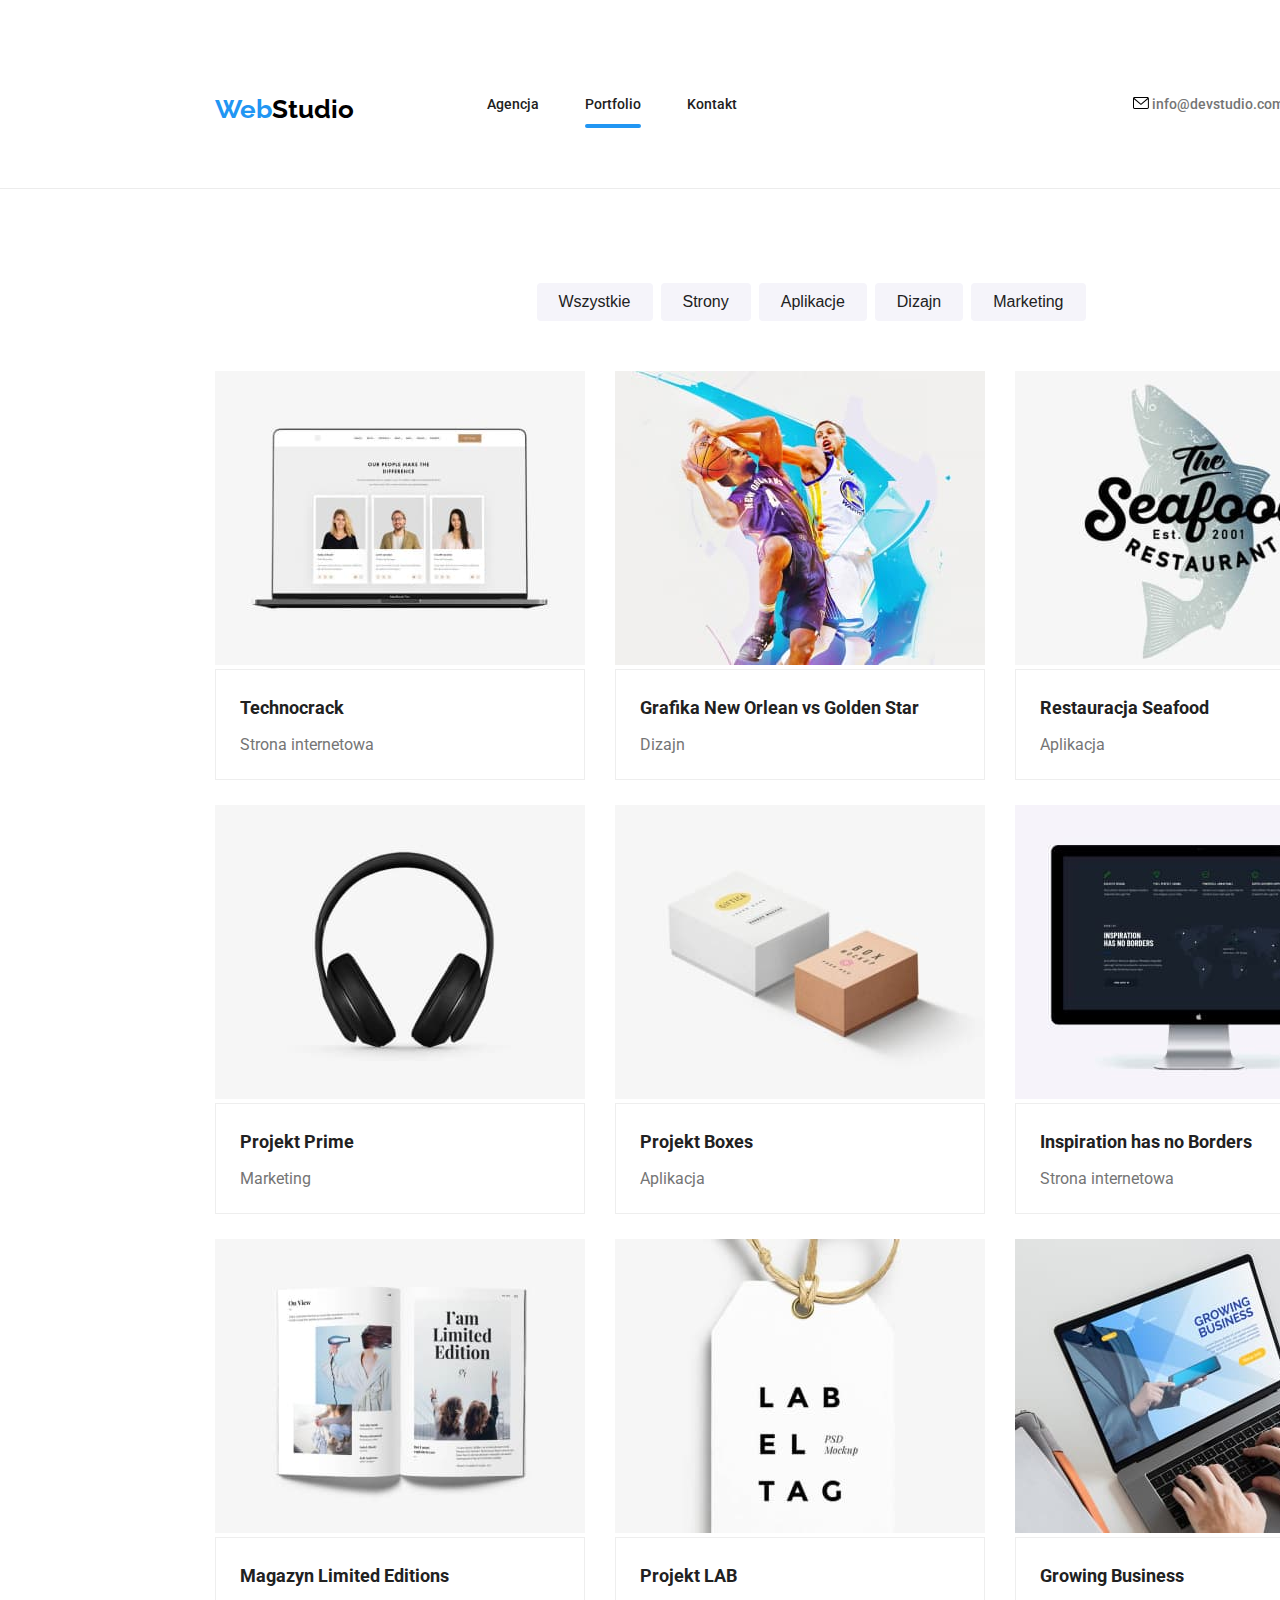
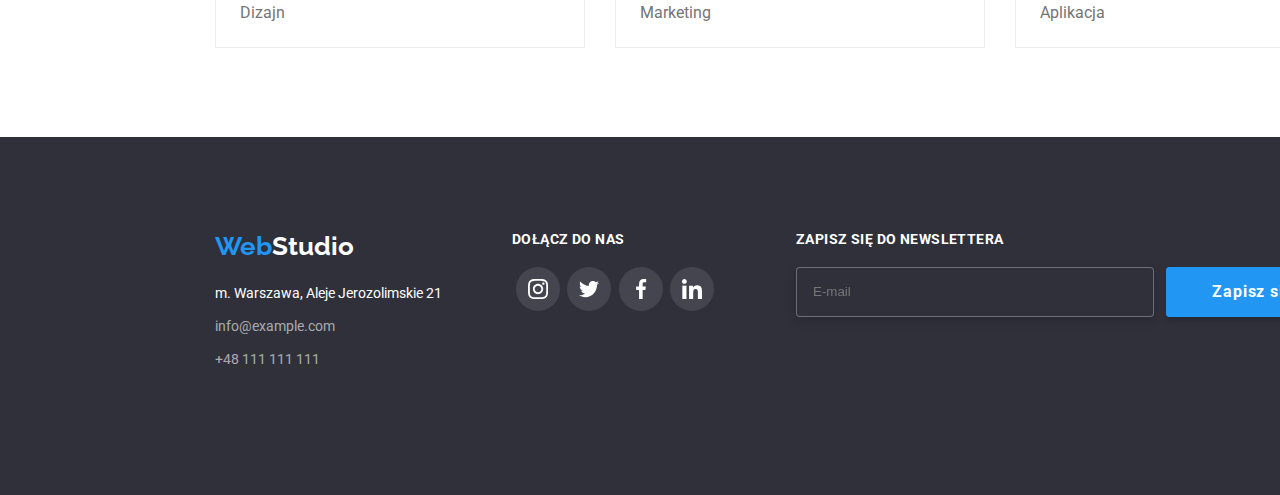
==== portfolio.html @ 5a9e0220 "wip" ====
<!DOCTYPE html>
<html lang="pl">
  <head>
    <meta charset="UTF-8" />
    <meta http-equiv="X-UA-Compatible" content="IE=edge" />
    <meta name="viewport" content="width=device-width, initial-scale=1.0" />
    <link
      rel="stylesheet"
      href="https://cdnjs.cloudflare.com/ajax/libs/modern-normalize/1.1.0/modern-normalize.min.css"
      integrity="sha512-wpPYUAdjBVSE4KJnH1VR1HeZfpl1ub8YT/NKx4PuQ5NmX2tKuGu6U/JRp5y+Y8XG2tV+wKQpNHVUX03MfMFn9Q=="
      crossorigin="anonymous"
      referrerpolicy="no-referrer"
    />
    <link rel="stylesheet" href="./css/styles.css" />

    <link rel="preconnect" href="https://fonts.googleapis.com" />
    <link rel="preconnect" href="https://fonts.gstatic.com" crossorigin />
    <link
      href="https://fonts.googleapis.com/css2?family=Raleway:wght@700&family=Roboto:wght@400;500;700;900&display=swap"
      rel="stylesheet"
    />

    <style>
      @import url("https://fonts.googleapis.com/css2?family=Raleway:wght@700&family=Roboto:wght@400;500;700;900&display=swap");
    </style>

    <title>Portfolio</title>
  </head>

  <body>
    <header class="up">
      <section class="top section">
        <a class="logo" href="./index.html"
          ><span class="logoweb">Web</span
          ><span class="logostudio">Studio</span></a
        >
        <nav>
          <ul class="top-nav">
            <li class="top-nav-items">
              <span><a class="site-nav" href="./index.html">Agencja</a></span>
            </li>
            <li class="top-nav-items">
              <span
                ><a class="site-nav portfolio" href="./portfolio.html">Portfolio</a></span
              >
            </li>
            <li class="top-nav-items">
              <span><a class="site-nav" href="#">Kontakt</a></span>
            </li>
          </ul>
        </nav>

        <a
          href="mailto:info@devstudio.com"
          class="contact icon-mail contact-mail"
        >
          <svg class="icon-mail" width="16" height="12">
            <use href="./images/icons.svg#icon-mail"></use>
          </svg>
          info@devstudio.com</a
        >

        <a href="tel:48111111111" class="icon-smartphone contact contact-tel">
          <svg class="icon-smartphone" width="10" height="16">
            <use href="./images/icons.svg#icon-smartphone"></use>
          </svg>
          +48 111 111 111</a
        >
      </section>
    </header>
    <main class="container">
      <!--przyciski-->
      <section class="section-btn section">
        <button class="btn" type="button">Wszystkie</button>
        <button class="btn" type="button">Strony</button>
        <button class="btn" type="button">Aplikacje</button>
        <button class="btn" type="button">Dizajn</button>
        <button class="btn" type="button">Marketing</button>
      </section>
      <section class="images">
        <ul class="images-part">
          
          <li class="images-part2 card-item">
            <div class="card-position">
            <img
              src="images/macbook.jpg"
              alt="photo macbook"
              width="370"
              height="294"
            />
            <div class="card-background">
<p class="card-description">Technocrack jest popularną platformą wykorzystywaną do rozpowszechniania koronawirusa. Firmy wykorzystują tę platformę do celów szpiegowskich i ataków na niezabezpieczone serwery konkurencji</p>
            </div>
            </div>
            <div class="description-pictures">
              <h3>Technocrack</h3>
              <p>Strona internetowa</p>
            </div>
          </li>
          <li class="images-part2 card-item">
            <div class="card-position">
            <img
              src="images/basketball.jpg"
              alt="players baskatball"
              width="370"
              height="294"
            />
            <div class="card-background">
              <p class="card-description">Technocrack jest popularną platformą wykorzystywaną do rozpowszechniania koronawirusa. Firmy wykorzystują tę platformę do celów szpiegowskich i ataków na niezabezpieczone serwery konkurencji</p>
                          </div></div>
            <div class="description-pictures">
              <h3>Grafika New Orlean vs Golden Star</h3>
              <p>Dizajn</p>
            </div>
          </li>
          <li class="images-part2 card-item">
            <div class="card-position">
            <img
              src="images/seafood.jpg"
              alt="seafood restaurant"
              width="370"
              height="294"
            /><div class="card-background">
              <p class="card-description">Technocrack jest popularną platformą wykorzystywaną do rozpowszechniania koronawirusa. Firmy wykorzystują tę platformę do celów szpiegowskich i ataków na niezabezpieczone serwery konkurencji</p>
                          </div>
                          </div>
            <div class="description-pictures">
              <h3>Restauracja Seafood</h3>
              <p>Aplikacja</p>
            </div></div>
          </li>
          <li class="images-part2 card-item">
            <div class="card-position">
            <img
              src="images/headphones.jpg"
              alt="headphones"
              width="370"
              height="294"
            /><div class="card-background">
              <p class="card-description">Technocrack jest popularną platformą wykorzystywaną do rozpowszechniania koronawirusa. Firmy wykorzystują tę platformę do celów szpiegowskich i ataków na niezabezpieczone serwery konkurencji</p>
                          </div>
                          </div>
            <div class="description-pictures">
              <h3>Projekt Prime</h3>
              <p>Marketing</p>
            </div>
          </li>
          <li class="images-part2 card-item">
            <div class="card-position">
            <img src="images/box.jpg" alt="box" width="370" height="294" />
            <div class="card-background">
              <p class="card-description">Technocrack jest popularną platformą wykorzystywaną do rozpowszechniania koronawirusa. Firmy wykorzystują tę platformę do celów szpiegowskich i ataków na niezabezpieczone serwery konkurencji</p>
                          </div>
                          </div>
            <div class="description-pictures">
              <h3>Projekt Boxes</h3>
              <p>Aplikacja</p>
            </div>
          </li>
          <li class="images-part2 card-item">
            <div class="card-position">
            <img
              src="images/desktop.jpg"
              alt="desktop"
              width="370"
              height="294"
            /> <div class="card-background">
              <p class="card-description">Technocrack jest popularną platformą wykorzystywaną do rozpowszechniania koronawirusa. Firmy wykorzystują tę platformę do celów szpiegowskich i ataków na niezabezpieczone serwery konkurencji</p>
                          </div>
                          </div>
            <div class="description-pictures">
              <h3>Inspiration has no Borders</h3>
              <p>Strona internetowa</p>
            </div>
          </li>
          <li class="images-part2 card-item">
            <div class="card-position">
            <img src="images/book.jpg" alt="book" width="370" height="294" /> <div class="card-background">
              <p class="card-description">Technocrack jest popularną platformą wykorzystywaną do rozpowszechniania koronawirusa. Firmy wykorzystują tę platformę do celów szpiegowskich i ataków na niezabezpieczone serwery konkurencji</p>
                          </div>
                          </div>
            <div class="description-pictures">
              <h3>Magazyn Limited Editions</h3>
              <p>Dizajn</p>
            </div>
          </li>
          <li class="images-part2 card-item">
            <div class="card-position">
            <img
              src="images/labeltag.jpg"
              alt="labeltag"
              width="370"
              height="294"
            />
            <div class="card-background">
              <p class="card-description">Technocrack jest popularną platformą wykorzystywaną do rozpowszechniania koronawirusa. Firmy wykorzystują tę platformę do celów szpiegowskich i ataków na niezabezpieczone serwery konkurencji</p>
                          </div>
                          </div>
            <div class="description-pictures">
              <h3>Projekt LAB</h3>
              <p>Marketing</p>
            </div>
          </li>
          <li class="images-part2 card-item">
            <div class="card-position">
            <img
              src="images/computer.jpg"
              alt="computer"
              width="370"
              height="294"
            />
            <div class="card-background">
              <p class="card-description">Technocrack jest popularną platformą wykorzystywaną do rozpowszechniania koronawirusa. Firmy wykorzystują tę platformę do celów szpiegowskich i ataków na niezabezpieczone serwery konkurencji</p>
                          </div>
                          </div>
            <div class="description-pictures">
              <h3>Growing Business</h3>
              <p>Aplikacja</p>
            </div>
          </li>
        </ul>
      </section>
    </main>

    <footer>
      <section class="down section flex-container">
        <div class="logo-down flex-items">
          <a href="./index.html"
            ><span class="logoweb">Web</span
            ><span class="logostudio-down">Studio</span></a
          >

          <address>
            <ul>
              <li class="place-main">
                <a
                  href="https://goo.gl/maps/JtzQ2uXpoVJzDuwd7"
                  target="_blank"
                  class="place"
                  >m. Warszawa, Aleje Jerozolimskie 21</a
                >
              </li>
              <li class="contact-footer-main">
                <a href="mailto:info@example.com" class="contact-footer"
                  >info@example.com</a
                >
              </li>
              <li class="contact-footer-main">
                <a href="tel:+48111111111" class="contact-footer"
                  >+48 111 111 111</a
                >
              </li>
            </ul>
          </address>
        </div>

        <div class="join-us-main flex-items">
          <h2 class="join-us">DOŁĄCZ DO NAS</h2>
          <div class="social-main2">
            <div class="social-elements2">
              <svg class="social instagram" width="20" height="20">
                <use href="./images/icons.svg#icon-instagram"></use>
              </svg>
            </div>
            <div class="social-elements2">
              <svg class="social twitter" width="20" height="20">
                <use href="./images/icons.svg#icon-twitter"></use>
              </svg>
            </div>
            <div class="social-elements2">
              <svg class="social facebook" width="20" height="20">
                <use href="./images/icons.svg#icon-facebook"></use>
              </svg>
            </div>
            <div class="social-elements2">
              <svg class="social linkedin" width="20" height="20">
                <use href="./images/icons.svg#icon-linkedin"></use>
              </svg>
            </div>
          </div>
        </div>
        <form>
          <div class="form-flex">
        <div class="form-join">
      <label for="newsletter" class="join-newsletter">Zapisz się do newslettera</label>
<input class="form-newsleter-email" type="email" name="email" placeholder="E-mail" id="newsletter"/>
          
       
        <div class="btn-newsletter btn-flex">
          <button type="email" class="form-join-newsletter btn-flex">Zapisz się <svg class="newsletter-svg" width="24" height="24">
            <use href="./images/icons.svg#icon-newsletter" >

            </use>
          </svg>
        </button>
        </div>
           
        </div>
          </div>
        </form>
      </section>
    </footer>
  </body>
</html>
---- css/styles.css ----
/* klasy ogólne */
* {
    box-sizing: border-box;
    margin: 0;
    padding: 0;
} 
body {
    font-family: "Roboto", sans-serif;
    color: #212121;
    width: 1600px;
}


ul {
list-style-type: none;
}

a {
text-decoration: none;
}

.section-top {
padding-top: 94px;
}
.section-bottom {
 padding-bottom: 94px;
}

.section{
 padding-bottom: 94px;
padding-top:94px; 
}

.container {
    max-width: 1200px;
    margin-left: 215px;
    margin-right: 0;
    }

/* HEADER STRONY */
.top {
    display: flex;
    text-decoration: none;
    border-bottom: 1px solid #ececec;
   max-height: 80px;
}

.top-nav{
    display: flex;
    margin-left: 93px;
    
}
.top-nav-items {
    margin-right: 46px;
    text-decoration: none;
    align-items:baseline;
    position: relative;
    padding-bottom: 15px;
}

.logo {
    margin-left: 215px;
    }

.logoweb{
    color:#2196F3;
    font-family: 'Raleway',sans-serif;
    font-style: normal;
    font-weight: 700;
    font-size: 26px;
    line-height: 1.19;
    }

.logostudio{
    color: #000000;
    font-family: 'Raleway',sans-serif;
    font-style: normal;
    font-weight: 700;
    font-size: 26px;
    line-height: 1.19;
    margin-right: 40px;
    }
    .logostudio-down {
        font-family: 'Raleway',sans-serif;
        font-style: normal;
        font-weight: 700;
        font-size: 26px;
        line-height: 1.19;
        color: #ffffff;
    }

.contact-mail {
    margin-top:3px;
    margin-left: 350px;    
    align-items: baseline;
    }

.contact-tel {
    margin-left: 50px;
    align-items: baseline;
    }

.site-nav {
color: #212121;
font-family: inherit ,sans-serif;
font-style: normal;
font-weight: 500;
font-size: 14px;
line-height: 1.14;
}

.site-nav:hover,
.site-nav:focus {
    color: #2196F3;
    transition-property: color;
    transition:color 250ms cubic-bezier(0.4, 0, 0.2, 1) ;
    }
.contact {
color: #757575;
text-decoration: none;
font-family: inherit ,sans-serif;
font-style: normal;
font-weight: 500;
font-size: 14px;
line-height: 1.14;
}
.contact:hover,
.contact:focus
    {
color: #2196F3;
transition-property:color;
transition: color 250ms cubic-bezier(0.4, 0, 0.2, 1) ;
}
.icon-mail:hover,
.icon-mail:focus-visible {
   
    fill: #2196F3;
    transition-property:fill ;
    transition: fill 250ms cubic-bezier(0.4, 0, 0.2, 1);
}
.icon-smartphone:hover,
.icon-smartphone:focus {
    fill: #2196F3;
    transition-property:fill ;
    transition: fill 250ms cubic-bezier(0.4, 0, 0.2, 1);
    }

    .agency::after{ 
    content: "";
    background-color:  #2196F3;
    border-radius: 2px;
    border: 2px solid #2196F3; 
    position: absolute;
    left: 0px;
    right: 0px;
    bottom: 0px;
    }

    .portfolio::after{ 
    content: "";
    background-color:  #2196F3;
    border-radius: 2px;
    border: 2px solid #2196F3; 
    position: absolute;
    left: 0px;
    right: 0px;
    bottom: 0px;}





/* INDEX  */


/* OBSZAR Z BACKGROUND */

 .main-upper {
    background-color:none; 
    width:1600px;
    height: 600px;
}

.btn-order {
    cursor: pointer;
    background-color: #2196F3;
    color: #ffffff;
    font-family: inherit, sans-serif;
    font-style: normal;
    font-weight: 700;
    font-size: 16px;
    line-height: 1.87;
    padding: 10px 41px 10px 40px;
    text-align: center;
    margin-left: 700px;
    margin-top: 124px;
    box-shadow: 0px 4px 4px rgba(0, 0, 0, 0.15);
    border-radius: 4px;
    border:none;
}

.main-title {
color: #ffffff;
text-align: center;
font-size:44px;
width: 696px ;
height: 120px;
margin-left: 452px;
padding-top:106px;
}


/* SEKCJA SVG Z DIVAMI */

.backbox-main{
    display: flex;
    column-gap: 30px;
}

.backbox{
    width: 270px;
    height: 120px;
    background-color: #F5F4FA;
    flex-basis: calc((100% - 3 * 30px) / 4);
    margin-top: 94px;
    border-radius: 4px;
    display: flex;
    justify-content: center;
    align-items: center;
    border-radius: 4px;
    }

.background-image{
    width: 1600px;
    height: 600px ;
    background-image:linear-gradient(rgba(47, 48, 58, 0.4),
     rgba(47, 48, 58, 0.4)), url(../images/background.jpg) ;
    background-size: cover;
    background-position: center;
    background-repeat: no-repeat;
    }




/* SEKCJA LOREM IPSUM */
.lorem-flex{
    display: flex;
    column-gap: 30px;
}
.lorem-flex-items{
flex-basis: calc((100% - 3 * 30px) / 4);
}

.lorem-span {
font-family: inherit,sans-serif;
font-style: normal;
font-weight: 700;
font-size: 14px;
line-height: 1.14;
text-transform: uppercase;
color: #212121;
padding-bottom:10px;
}

.lorem {
    font-family: inherit,sans-serif;
    font-style: normal;
    font-weight: 400;
    font-size: 14px;
    line-height: 1.71;
    color: #757575;
}





/* CZYM SIĘ ZAJMUJEMY */
.flex-photo{
    display: flex;
    column-gap: 30px;
    position: relative;
}
.flex-photo-items {
flex-basis: calc((100% - 2 * 30px) / 3);
position: relative;
max-width: 370px;
max-height: 294px;
}

.about-us {
    font-family: inherit,sans-serif;
    font-style: normal;
    font-weight: 700;
    font-size: 36px;
    line-height: 1.16;
    text-align: center;
    color: #212121;
    margin-bottom: 50px;
 }

 .label{
    font-family: 'Roboto';
    font-style: normal;
    font-weight: 700;
    font-size: 14px;
    line-height: 16px;
    text-align: center;
    letter-spacing: 0.03em;
    text-transform: uppercase;
    color:#ffffff;
    }

.label-background{
 position: absolute;
  bottom: 0;
  left:0;
  right: 0;
  padding: 27px 90px;
  background-color:rgba(47, 48, 58, 0.8);
}





/* NASZ ZESPÓŁ */



.flex-team {
display: flex;
column-gap: 30px;
margin-left:215px;
margin-right:215px;
}

.flex-team-items {
flex-basis: calc((100% - 3 * 30px) / 4);
box-shadow: 0px 1px 3px rgba(0, 0, 0, 0.12), 0px 1px 1px rgba(0, 0, 0, 0.14), 0px 2px 1px rgba(0, 0, 0, 0.2);
}

.flex-team h3 {
padding-top: 30px;
padding-bottom: 10px;
text-align: center;
width: 270px;
}

.flex-team p {
padding-bottom: 30px;
text-align: center;
width: 270px;
}
.our-team p{
    font-family: inherit,sans-serif;
    font-style: normal;
    font-weight: 400;
    font-size: 16px;
    line-height: 1.18;
    text-align: center;
    color: #757575;
   
 }
 .our-team h3{
    font-family: inherit,sans-serif;
    font-style: normal;
    font-weight: 500;
    font-size: 16px;
    line-height: 1.18;
    text-align: center;
    color: #212121;
    
 }
 .our-team h2{
    font-family: inherit,sans-serif;
    font-style: normal;
    font-weight: 700;
    font-size: 36px;
    line-height: 1.16;
    text-align: center;
    color: #212121;
 }

 .our-team {
    background-color: #f5f4fa;
    width: 1600px;
    
     }
.our-teamh2 {
    margin-bottom: 50px;
}

.social-main {
    display: flex;
    justify-content: space-around;
    align-items: center;
    width: 270px;
    cursor: pointer;
}

.social-elements{
    width: 40px;
    height: 40px;
    display: flex;
    justify-content: center;
    align-items: center;
    fill:#AFB1B8;
}

.social-elements:hover,
.social-elements:focus
{
    background-color: #2196F3;
    fill: #ffffff;
    border-radius: 50%;
    transition-property:background-color,box-shadow,color ,fill;
    transition: background-color 250ms cubic-bezier(0.4, 0, 0.2, 1) , box-shadow 250ms cubic-bezier(0.4, 0, 0.2, 1),color 250ms cubic-bezier(0.4, 0, 0.2, 1),fill 250ms cubic-bezier(0.4,0,0.2,1);
}

.description-photo{
    border-left: 1px solid #eeeeee;
    border-right: 1px solid #eeeeee;
    border-bottom: 1px solid #eeeeee;
    padding-bottom: 30px;
    background-color: #ffffff;
    border-radius: 0px 0px 4px 4px;
}

 /* NASI PARTNERZY */


 .partners{
    background-color: #ffffff;
    max-width: 1600px;
}
.our-partners {
    font-family: 'Roboto';
    font-style: normal;
    font-weight: 700;
    font-size: 36px;
    line-height: 42px;
    text-align: center;
    letter-spacing: 0.03em;
    color: #212121;
}

.partners-list-main{
    display: flex;
    column-gap: 30px;
    margin-left: 215px;
    margin-right: 215px;
   }

.partners-list {
    width: 170px;
    height: 92px;
    background-color: #ffffff;
    margin-top: 94px;
    justify-content: center;
    align-items: center;
    border: 1px solid #AFB1B8;
    border-radius: 4px;
    display: flex;
    cursor: pointer;
    fill:#AFB1B8;
}

.partners-list:hover,
.partners-list:focus{
    border: 1px solid #2196F3;
    fill: #2196F3;
    cursor: pointer;
    transition-property:fill,border;
    transition:fill 250ms cubic-bezier(0.4, 0, 0.2, 1),border 250ms cubic-bezier(0.4, 0, 0.2 ,1);
}
 
/* STRONA PORTFOLIO  */

/* PRZYCISKI POD HEADEREM */

.btn {
    cursor: pointer;
    font-family: inherit, sans-serif;
    font-style: normal;
    font-weight: 500;
    font-size: 16px;
    line-height: 1.62;
    background-color: #F5F4FA;
    color:#212121;
    padding: 6px 22px 6px 22px ;
    margin-right: 8px;
    border: none;
    border-radius: 4px;
}

.section-btn{
    display: flex;
    padding-top: 94px;
    padding-bottom: 50px;
    justify-content: center;
}
.section-btn > .btn:not(:last-child) {
    margin-right: 8px;
}
.btn:hover,
.btn:focus {
    background-color: #2196F3;
    color:#ffffff;
    box-shadow: 0px 3px 1px rgba(0, 0, 0, 0.1), 0px 1px 2px rgba(0, 0, 0, 0.08), 0px 2px 2px rgba(0, 0, 0, 0.12);
    transition-property:background-color,box-shadow,color;
transition: background-color 250ms cubic-bezier(0.4, 0, 0.2, 1) , box-shadow 250ms cubic-bezier(0.4, 0, 0.2, 1),color 250ms cubic-bezier(0.4, 0, 0.2, 1);
}



/* OBRAZKI NA STRONIE */

.images h3 {
    padding-top:20px;
    padding-left: 24px;
    padding-bottom: 4px;    
}

.images p {
    padding-bottom: 19px;
    padding-left: 24px;
    }

.description-pictures{
    border-left: 1px solid #eeeeee;
    border-right: 1px solid #eeeeee;
    border-bottom: 1px solid #eeeeee;
    border-top: 1px solid #eeeeee;
    width: 370px;
}

.images{
    padding-bottom: 94px;
}

.images-part {
    list-style: none;
    display: flex;
    flex-wrap: wrap;
    gap:30px;
    }

.images-part2 {
    flex-basis: calc((100% - 2 * 30px) / 3);
    max-width: 370px;
    cursor: pointer;
    max-height: 404px;
    }

.images-part2:hover,
.images-part2:focus {
    box-shadow: 0px 1px 1px rgba(0, 0, 0, 0.12), 0px 4px 4px rgba(0, 0, 0, 0.06), 1px 4px 6px rgba(0, 0, 0, 0.16);
    cursor: pointer;
    transition-property:box-shadow;
    transition:box-shadow 250ms cubic-bezier(0.4, 0, 0.2, 1);
}

.images h3{
    font-family: inherit ,sans-serif;
    font-style: normal;
    font-weight: 700;
    font-size: 18px;
    line-height: 2;
    color: #212121;
}

.images p {
    font-family: inherit,sans-serif;
    font-style: normal;
    font-size: 16px;
    line-height: 1.87;
    color: #757575;

}

.card-position{
    position: relative;
    overflow: hidden;
}

.card-background{
    position: absolute;
    inset:0;
    padding: 49px 45px 49px 24px;
    background-color:rgba(33, 150, 243, 0.9); 
    transition:transform 250ms cubic-bezier(0.4, 0, 0.2, 1);
    transform: translateY(100%);
    pointer-events: none;
    color:#ffffff;
}

.card-item:hover .card-background{
    position: absolute;
    pointer-events: auto;
    transform: translateY(0);
}

.card-item:hover .card-description{
font-family: 'Roboto';
font-style: normal;
font-weight: 400;
font-size: 18px;
line-height: 1.55;
letter-spacing: 0.03em;
color: #FFFFFF;
transition-property:color;
transition: color 250ms cubic-bezier(0.4, 0, 0.2, 1);

}






/* FOOTER */

/* DOLNE LOGO, KONTAKTY I LOKALIZACJA */

.down {
    background-color:#2F303A; 
}

.place {
    color:#ffffff;
    font-family: inherit,sans-serif;
    font-style: normal;
    font-weight: 400;
    font-size: 14px;
    line-height: 1.71;
}

.place-main {
    padding-bottom:9px;
    padding-top: 20px;
}

.contact-footer-main{
    padding-bottom:9px;
}

.contact-footer {
    color: rgba(255, 255, 255, 0.6) ;
    font-family: inherit, sans-serif;
    font-style: normal;
    font-weight: 400;
    font-size: 14px;
    line-height: 1.71;
   }

.contact-footer:hover,
.contact-footer:focus {
    color:#2196F3;
    transition-property:color;
    transition: color 250ms cubic-bezier(0.4, 0, 0.2, 1);
}
.logo-down {
    margin-left:215px;
    padding-bottom:20px;
}

.foot{
    padding-top:94px;
}

.flex-container{
    display: flex;
}

.flex-items{
    display: block;
}

.join-newsletter{
    font-family: 'Roboto';
font-style: normal;
font-weight: 700;
font-size: 14px;
line-height: 16px;
letter-spacing: 0.03em;
text-transform: uppercase;
color: #FFFFFF;
margin-left:78px;

}
.join-newsletter-2{
    width:200px;
    height:50px;
    background-color: red;
    font-family: 'Roboto';
font-style: normal;
font-weight: 700;
font-size: 16px;
line-height: 30px;
text-align: center;
letter-spacing: 0.06em;
color: #FFFFFF;
background-color: #2196F3;
box-shadow: 0px 4px 4px rgba(0, 0, 0, 0.15);
border-radius: 4px;
margin-top: 34px;
margin-left: 20px;


}
.newsletter-image{
 margin-left: 12px;
        fill:#ffffff;
        
}



/* SEKCJA DOŁĄCZ DO NAS */

.join-us {
    font-family: 'Roboto';
    font-style: normal;
    font-weight: 700;
    font-size: 14px;
    line-height: 16px;
    letter-spacing: 0.03em;
    text-transform: uppercase;
    color: #FFFFFF;
}

.join-us-main{
    width:206px;
    height:80px;
    margin-left: 70px;
}

.social-main2 {
    display: flex;
    justify-content: space-around;
    align-items: center;
    cursor: pointer;
    padding-top: 20px;
}

.social-elements2 {
    width: 44px;
    height: 44px;
    display: flex;
    justify-content: center;
    align-items: center;
    background: rgba(255, 255, 255, 0.1);
    border-radius: 50%;
    fill:#ffffff;
}

.social-elements2:hover,
.social-elements2:focus {
    background-color: #2196F3;
    fill: #ffffff;
    border-radius: 50%;
    transition-property:background-color,box-shadow;
    transition: background-color 250ms cubic-bezier(0.4, 0, 0.2, 1) , box-shadow 250ms cubic-bezier(0.4, 0, 0.2, 1);
}


/* MODAL  */


.backdrop{
    position:fixed;
    left:0;
    top:0;
    width: 100%;
    height: 100%;
    display: flex;
    justify-content: center;
    align-items: center;
    background-color: rgba(0, 0, 0,0.1);
    transition-property:background-color,visibility,opacity;
    transition: transform 1s cubic-bezier(0.4, 0, 0.2, 1), visibility 2s linear , opacity 2s ease ;
    }
    
    .modal{
    position: absolute;
    max-width:528px;
    height:581px;
    background-color: #FFFFFF;
    box-shadow: 0px 1px 3px rgba(0, 0, 0, 0.12), 0px 1px 1px rgba(0, 0, 0, 0.14), 0px 2px 1px rgba(0, 0, 0, 0.2);
    border-radius: 4px;
    transition-property:background-color,box-shadow;
    transition: transform 250ms cubic-bezier(0.4, 0, 0.2, 1);
    animation-name: effects;
    animation-duration: 3500ms;
    }
     
@keyframes effects {
    0%{
    scale:0.1;
    opacity:0.2;
    }
       
    100%{
    scale:1;
    opacity:1;
    }

    }
.close-btn{
    position: absolute;
    top: 8px;
    right: 8px;
    width: 30px;
    height: 30px;
    background-color: #FFFFFF;
    border: 1px solid rgba(0, 0, 0, 0.1);
    border-radius: 50%;
    cursor:pointer;
    }
.is-hidden{
    opacity: 0;
    visibility: hidden;
    pointer-events: none;
    border-bottom-left-radius: 50%;
    border-bottom-right-radius: 50%;
    transform: translateY(-100%);
    }

.data{
    font-family: 'Roboto';
    font-style: normal;
    font-weight: 700;
    font-size: 20px;
    line-height: 23px;
    text-align: center;
    letter-spacing: 0.03em;
    color: #212121;
    margin: 40px 40px 12px 40px;
    }

.data2{
    position: relative;
    display:flex;
    flex-direction: column;
    padding-left: 40px;
    padding-right: 40px;
}
.data-place:focus{
    border: 1px solid #2196F3;
border-radius: 4px;
fill:#2196F3;
}
.bg-svg:focus{
    fill:#2196F3;
}


.data-label{
    padding-top: 10px;
    font-family: 'Roboto';
font-style: normal;
font-weight: 400;
font-size: 12px;
line-height: 14px;
letter-spacing: 0.01em;
color: #757575;
margin-bottom: 4px;

    }
     
.textarea{ 
    resize:none;
    width: 448px;
    height: 120px;
    }

.data-place{
    height: 40px;
    border: 1px solid rgba(33, 33, 33, 0.2);
    border-radius: 4px;
    display: block;
    width: 100%;
    padding-left:42px;
    
    }
    
    .checkbox{
        position: absolute;
        display: block;
        top:2px;
       left: 52px;
        height: 15px;
        width: 16px;
      
        appearance: none;
        cursor: pointer;
        border: 2px solid #212121;
        border-radius: 2px;
        transition: transform 250ms cubic-bezier(0.4, 0, 0.2, 1);
       
        
    }
   

    .check-svg{
        position: absolute;
     left:54px;
     top:5px;
     
       fill:#ffffff;
       cursor: pointer;
       transition: transform 250ms cubic-bezier(0.4, 0, 0.2, 1);
       }


 

    .checkbox:checked{
background-color: #2196F3;

border: none;
border-radius: 2px;
    }


.term-condition{
    text-decoration: underline;
    color:#2196F3;
    cursor: pointer;
    
}

.terms-condition{
    display: block;
    position: absolute;
    margin-top: 20px;

}

.term{
    position: relative;
    font-family: 'Roboto';
    font-style: normal;
    font-weight: 400;
    font-size: 14px;
    line-height: 24px;
    letter-spacing: 0.03em;
    color: #757575;
    
    margin-left: 77px;
}
    
.textarea{
    padding:12px 16px 12px 16px;
    border: 1px solid rgba(33, 33, 33, 0.2);
border-radius: 4px;
}


.form-main{
    position: relative;
   
}

.bg-svg{
    position: absolute;
  top: 11.5px;
  left: 16px;
  
}
.data-place:focus + .bg-svg {
    fill:#2196F3;
    transition: transform 250ms cubic-bezier(0.4, 0, 0.2, 1);
}


.back{
    background-color: #ffffff;
}

.form-join{
    display: flex;
    flex-direction: column;
}
.form-join-newsletter{
font-family: 'Roboto';
font-style: normal;
font-weight: 700;
font-size: 16px;
line-height: 30px;
letter-spacing: 0.06em;
color: #FFFFFF;
background-color: #2196F3;
border: none;
justify-content: center;
align-items: center;
padding-left:22px;
border-radius: 4px;
cursor: pointer;
width: 358px;
height: 50px;

    
}
.newsletter-svg{
    fill: #ffffff;
    margin-left: 24px;
}
.btn-flex{
    display: flex;
}
.join-newsletter{
font-family: 'Roboto';
font-style: normal;
font-weight: 700;
font-size: 14px;
line-height: 16px;
letter-spacing: 0.03em;
text-transform: uppercase;
color: #FFFFFF;

}
.form-newsleter-email{
    margin-left:78px;
    margin-top: 20px;
    width: 358px;
height: 50px;
border: 1px solid rgba(255, 255, 255, 0.3);
filter: drop-shadow(0px 4px 4px rgba(0, 0, 0, 0.15));
border-radius: 4px;
background-color: #2F303A;
padding-left: 16px;
color:#ffffff;
outline: 0;
}


.form-flex{
    display: flex;
    
}

.btn-newsletter{
    position: absolute;
    margin-left: 448px;
    width: 200px;
height: 50px;
background: #2196F3;
box-shadow: 0px 4px 4px rgba(0, 0, 0, 0.15);
border-radius: 4px;
margin-top:36px;
}

.btn-form-modal{
width: 200px;
height: 50px;
background-color: #2196F3;
box-shadow: 0px 4px 4px rgba(0, 0, 0, 0.15);
border-radius: 4px;
border: none;
font-family: 'Roboto';
font-style: normal;
font-weight: 700;
font-size: 16px;
line-height: 30px;
letter-spacing: 0.06em;
color: #FFFFFF;
margin-left: 150px; 
margin-top: 65px;
cursor: pointer;


}
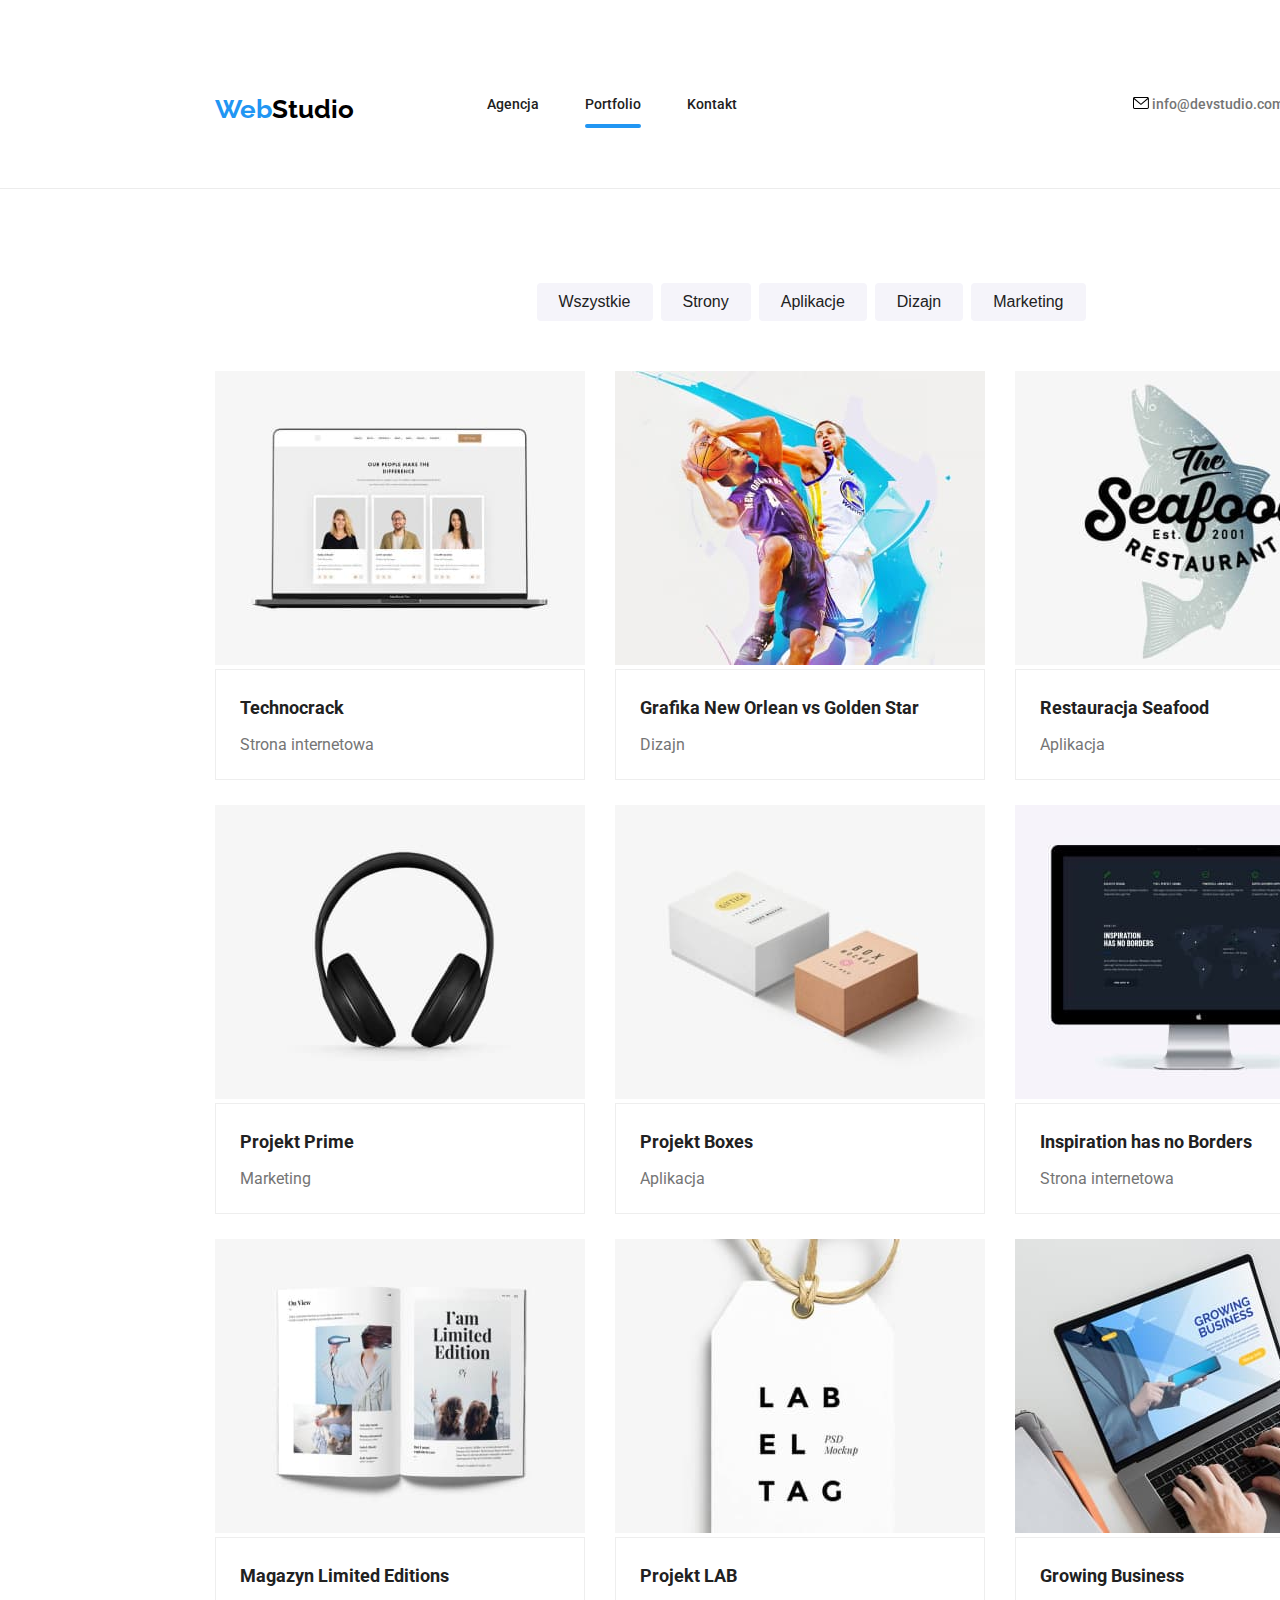
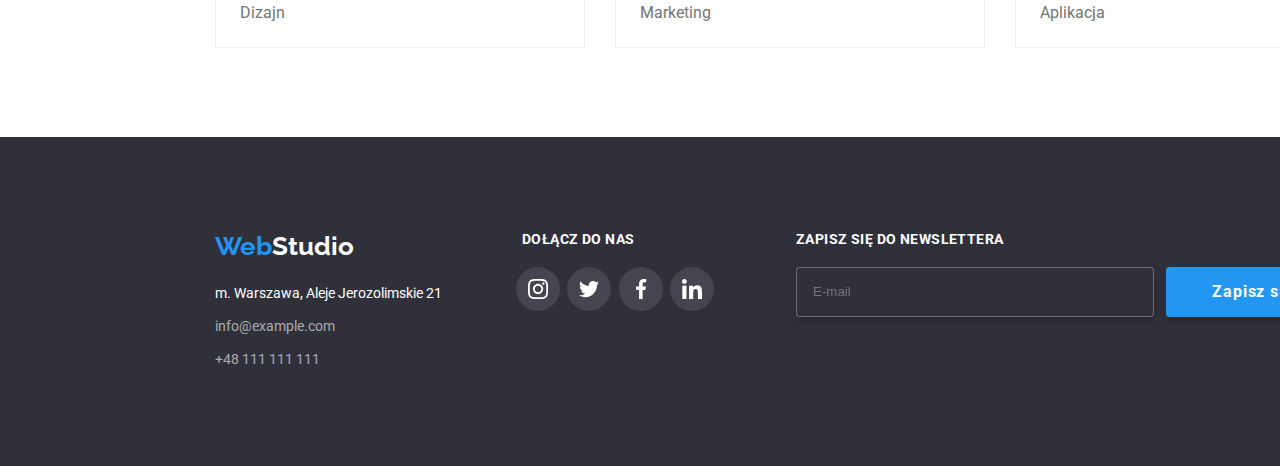
==== commit 2b1392d4: "e" ====
--- a/portfolio.html
+++ b/portfolio.html
@@ -28,40 +28,40 @@
   </head>
 
   <body>
-    <header class="up">
-      <section class="top section">
+    <header>
+      <section class="page-header section">
         <a class="logo" href="./index.html"
-          ><span class="logoweb">Web</span
-          ><span class="logostudio">Studio</span></a
+          ><span class="logo__primary-path">Web</span
+          ><span class="logo__secondary-path">Studio</span></a
         >
         <nav>
-          <ul class="top-nav">
-            <li class="top-nav-items">
-              <span><a class="site-nav" href="./index.html">Agencja</a></span>
+          <ul class="nav">
+            <li class="nav__items">
+              <span><a class="nav__link " href="./index.html">Agencja</a></span>
             </li>
-            <li class="top-nav-items">
+            <li class="nav__items">
               <span
-                ><a class="site-nav portfolio" href="./portfolio.html">Portfolio</a></span
+                ><a class="nav__link nav__link--active" href="./portfolio.html">Portfolio</a></span
               >
             </li>
-            <li class="top-nav-items">
-              <span><a class="site-nav" href="#">Kontakt</a></span>
+            <li class="nav__items">
+              <span><a class="nav__link" href="#">Kontakt</a></span>
             </li>
           </ul>
         </nav>
 
         <a
           href="mailto:info@devstudio.com"
-          class="contact icon-mail contact-mail"
+          class="contact-mail"
         >
-          <svg class="icon-mail" width="16" height="12">
+          <svg  width="16" height="12">
             <use href="./images/icons.svg#icon-mail"></use>
           </svg>
           info@devstudio.com</a
         >
 
-        <a href="tel:48111111111" class="icon-smartphone contact contact-tel">
-          <svg class="icon-smartphone" width="10" height="16">
+        <a href="tel:48111111111" class="contact-tel">
+          <svg width="10" height="16">
             <use href="./images/icons.svg#icon-smartphone"></use>
           </svg>
           +48 111 111 111</a
@@ -223,30 +223,30 @@
     </main>
 
     <footer>
-      <section class="down section flex-container">
-        <div class="logo-down flex-items">
+      <section class="page-footer section">
+        <div class="logo flex-items">
           <a href="./index.html"
-            ><span class="logoweb">Web</span
-            ><span class="logostudio-down">Studio</span></a
+            ><span class="logo__primary-path">Web</span
+            ><span class="logo__secondary-path--footer">Studio</span></a
           >
 
           <address>
             <ul>
-              <li class="place-main">
+              <li class="location">
                 <a
                   href="https://goo.gl/maps/JtzQ2uXpoVJzDuwd7"
                   target="_blank"
-                  class="place"
+                  class="location__label"
                   >m. Warszawa, Aleje Jerozolimskie 21</a
                 >
               </li>
-              <li class="contact-footer-main">
-                <a href="mailto:info@example.com" class="contact-footer"
+              <li class="contact__footer">
+                <a href="mailto:info@example.com" class="contact__footer--label"
                   >info@example.com</a
                 >
               </li>
               <li class="contact-footer-main">
-                <a href="tel:+48111111111" class="contact-footer"
+                <a href="tel:+48111111111" class="contact__footer--label"
                   >+48 111 111 111</a
                 >
               </li>
@@ -254,40 +254,41 @@
           </address>
         </div>
 
-        <div class="join-us-main flex-items">
-          <h2 class="join-us">DOŁĄCZ DO NAS</h2>
-          <div class="social-main2">
-            <div class="social-elements2">
-              <svg class="social instagram" width="20" height="20">
+        <div class="join-us">
+          <h2 class="join-us__title">DOŁĄCZ DO NAS</h2>
+          <div class="join-us__social">
+            <div class="join-us__social--svg" >
+              <svg  width="20" height="20">
                 <use href="./images/icons.svg#icon-instagram"></use>
               </svg>
             </div>
-            <div class="social-elements2">
-              <svg class="social twitter" width="20" height="20">
+            <div class="join-us__social--svg">
+              <svg width="20" height="20">
                 <use href="./images/icons.svg#icon-twitter"></use>
               </svg>
             </div>
-            <div class="social-elements2">
-              <svg class="social facebook" width="20" height="20">
+            <div class="join-us__social--svg">
+              <svg  width="20" height="20">
                 <use href="./images/icons.svg#icon-facebook"></use>
               </svg>
             </div>
-            <div class="social-elements2">
-              <svg class="social linkedin" width="20" height="20">
+            <div class="join-us__social--svg">
+              <svg width="20" height="20">
                 <use href="./images/icons.svg#icon-linkedin"></use>
               </svg>
             </div>
           </div>
         </div>
+     
         <form>
-          <div class="form-flex">
-        <div class="form-join">
-      <label for="newsletter" class="join-newsletter">Zapisz się do newslettera</label>
-<input class="form-newsleter-email" type="email" name="email" placeholder="E-mail" id="newsletter"/>
+          <div>
+        <div class="form-newsletter">
+      <label for="newsletter" class="form-newsletter__label">Zapisz się do newslettera</label>
+<input class="form-newsletter__email" type="email" name="email" placeholder="E-mail" id="newsletter"/>
           
        
-        <div class="btn-newsletter btn-flex">
-          <button type="email" class="form-join-newsletter btn-flex">Zapisz się <svg class="newsletter-svg" width="24" height="24">
+        <div class="button-newsletter">
+          <button type="email" class="button-newsletter__label ">Zapisz się <svg class="button-newsletter__svg" width="24" height="24">
             <use href="./images/icons.svg#icon-newsletter" >
 
             </use>
--- a/css/styles.css
+++ b/css/styles.css
@@ -19,12 +19,12 @@
 text-decoration: none;
 }
 
-.section-top {
+/* .section-top {
 padding-top: 94px;
 }
 .section-bottom {
  padding-bottom: 94px;
-}
+} */
 
 .section{
  padding-bottom: 94px;
@@ -38,19 +38,19 @@
     }
 
 /* HEADER STRONY */
-.top {
+.page-header {
     display: flex;
     text-decoration: none;
     border-bottom: 1px solid #ececec;
    max-height: 80px;
 }
 
-.top-nav{
+.nav{
     display: flex;
     margin-left: 93px;
     
 }
-.top-nav-items {
+.nav__items {
     margin-right: 46px;
     text-decoration: none;
     align-items:baseline;
@@ -60,9 +60,10 @@
 
 .logo {
     margin-left: 215px;
-    }
-
-.logoweb{
+    display: block;
+    }
+
+.logo__primary-path{
     color:#2196F3;
     font-family: 'Raleway',sans-serif;
     font-style: normal;
@@ -71,7 +72,7 @@
     line-height: 1.19;
     }
 
-.logostudio{
+.logo__secondary-path{
     color: #000000;
     font-family: 'Raleway',sans-serif;
     font-style: normal;
@@ -80,42 +81,47 @@
     line-height: 1.19;
     margin-right: 40px;
     }
-    .logostudio-down {
-        font-family: 'Raleway',sans-serif;
-        font-style: normal;
-        font-weight: 700;
-        font-size: 26px;
-        line-height: 1.19;
-        color: #ffffff;
-    }
-
-.contact-mail {
-    margin-top:3px;
-    margin-left: 350px;    
-    align-items: baseline;
-    }
-
-.contact-tel {
+   
+
+
+
+    .contact-tel {
     margin-left: 50px;
-    align-items: baseline;
-    }
-
-.site-nav {
-color: #212121;
+  justify-content: baseline;
+    color: #757575;
+text-decoration: none;
 font-family: inherit ,sans-serif;
 font-style: normal;
 font-weight: 500;
 font-size: 14px;
 line-height: 1.14;
 }
-
-.site-nav:hover,
-.site-nav:focus {
+.contact-tel:hover,
+.contact-tel:focus{
+    color: #2196F3;
+transition-property:color;
+transition: color 250ms cubic-bezier(0.4, 0, 0.2, 1) ;
+    fill: #2196F3;
+    transition-property:fill ;
+    transition: fill 250ms cubic-bezier(0.4, 0, 0.2, 1);
+    }
+
+.nav__link {
+color: #212121;
+font-family: inherit ,sans-serif;
+font-style: normal;
+font-weight: 500;
+font-size: 14px;
+line-height: 1.14;
+}
+
+.nav__link:hover,
+.nav__link:focus {
     color: #2196F3;
     transition-property: color;
     transition:color 250ms cubic-bezier(0.4, 0, 0.2, 1) ;
     }
-.contact {
+.contact-mail {
 color: #757575;
 text-decoration: none;
 font-family: inherit ,sans-serif;
@@ -123,29 +129,23 @@
 font-weight: 500;
 font-size: 14px;
 line-height: 1.14;
-}
-.contact:hover,
-.contact:focus
+margin-top:3px;
+    margin-left: 350px;    
+    align-items: baseline;
+}
+.contact-mail:hover,
+.contact-mail:focus
     {
 color: #2196F3;
 transition-property:color;
 transition: color 250ms cubic-bezier(0.4, 0, 0.2, 1) ;
-}
-.icon-mail:hover,
-.icon-mail:focus-visible {
-   
-    fill: #2196F3;
-    transition-property:fill ;
-    transition: fill 250ms cubic-bezier(0.4, 0, 0.2, 1);
-}
-.icon-smartphone:hover,
-.icon-smartphone:focus {
-    fill: #2196F3;
-    transition-property:fill ;
-    transition: fill 250ms cubic-bezier(0.4, 0, 0.2, 1);
-    }
-
-    .agency::after{ 
+fill: #2196F3;
+transition-property:fill ;
+transition: fill 250ms cubic-bezier(0.4, 0, 0.2, 1);
+}
+
+
+    .nav__link--active::after{ 
     content: "";
     background-color:  #2196F3;
     border-radius: 2px;
@@ -177,11 +177,16 @@
 
  .main-upper {
     background-color:none; 
-    width:1600px;
-    height: 600px;
-}
-
-.btn-order {
+    width: 1600px;
+    height: 600px ;
+    background-image:linear-gradient(rgba(47, 48, 58, 0.4),
+     rgba(47, 48, 58, 0.4)), url(../images/background.jpg) ;
+    background-size: cover;
+    background-position: center;
+    background-repeat: no-repeat;
+}
+
+.button--order {
     cursor: pointer;
     background-color: #2196F3;
     color: #ffffff;
@@ -199,7 +204,8 @@
     border:none;
 }
 
-.main-title {
+
+.main-upper__title {
 color: #ffffff;
 text-align: center;
 font-size:44px;
@@ -217,7 +223,7 @@
     column-gap: 30px;
 }
 
-.backbox{
+.backbox-main--svg{
     width: 270px;
     height: 120px;
     background-color: #F5F4FA;
@@ -230,29 +236,26 @@
     border-radius: 4px;
     }
 
-.background-image{
-    width: 1600px;
-    height: 600px ;
-    background-image:linear-gradient(rgba(47, 48, 58, 0.4),
-     rgba(47, 48, 58, 0.4)), url(../images/background.jpg) ;
-    background-size: cover;
-    background-position: center;
-    background-repeat: no-repeat;
-    }
 
 
 
 
 /* SEKCJA LOREM IPSUM */
-.lorem-flex{
+.lorem-list{
     display: flex;
     column-gap: 30px;
-}
-.lorem-flex-items{
+    font-family: inherit,sans-serif;
+    font-style: normal;
+    font-weight: 400;
+    font-size: 14px;
+    line-height: 1.71;
+    color: #757575;
+}
+.lorem-list__label{
 flex-basis: calc((100% - 3 * 30px) / 4);
 }
 
-.lorem-span {
+.lorem-list__span {
 font-family: inherit,sans-serif;
 font-style: normal;
 font-weight: 700;
@@ -263,33 +266,25 @@
 padding-bottom:10px;
 }
 
-.lorem {
-    font-family: inherit,sans-serif;
-    font-style: normal;
-    font-weight: 400;
-    font-size: 14px;
-    line-height: 1.71;
-    color: #757575;
-}
 
 
 
 
 
 /* CZYM SIĘ ZAJMUJEMY */
-.flex-photo{
+.about-us__list{
     display: flex;
     column-gap: 30px;
     position: relative;
 }
-.flex-photo-items {
+.about-us___photo {
 flex-basis: calc((100% - 2 * 30px) / 3);
 position: relative;
 max-width: 370px;
 max-height: 294px;
 }
 
-.about-us {
+.about-us__title {
     font-family: inherit,sans-serif;
     font-style: normal;
     font-weight: 700;
@@ -300,7 +295,7 @@
     margin-bottom: 50px;
  }
 
- .label{
+ .about-us___photo--label{
     font-family: 'Roboto';
     font-style: normal;
     font-weight: 700;
@@ -312,7 +307,7 @@
     color:#ffffff;
     }
 
-.label-background{
+.about-us___photo--label-background{
  position: absolute;
   bottom: 0;
   left:0;
@@ -329,51 +324,55 @@
 
 
 
-.flex-team {
+.our-team__list {
 display: flex;
 column-gap: 30px;
 margin-left:215px;
 margin-right:215px;
 }
 
-.flex-team-items {
+.our-team__photo{
 flex-basis: calc((100% - 3 * 30px) / 4);
 box-shadow: 0px 1px 3px rgba(0, 0, 0, 0.12), 0px 1px 1px rgba(0, 0, 0, 0.14), 0px 2px 1px rgba(0, 0, 0, 0.2);
 }
 
-.flex-team h3 {
+.photo-label__title {
 padding-top: 30px;
 padding-bottom: 10px;
 text-align: center;
 width: 270px;
-}
-
-.flex-team p {
+font-family: inherit,sans-serif;
+font-style: normal;
+font-weight: 500;
+font-size: 16px;
+line-height: 1.18;
+text-align: center;
+color: #212121;
+}
+
+.photo-label__workplace {
 padding-bottom: 30px;
 text-align: center;
 width: 270px;
-}
-.our-team p{
-    font-family: inherit,sans-serif;
-    font-style: normal;
-    font-weight: 400;
-    font-size: 16px;
-    line-height: 1.18;
-    text-align: center;
-    color: #757575;
-   
- }
- .our-team h3{
-    font-family: inherit,sans-serif;
-    font-style: normal;
-    font-weight: 500;
-    font-size: 16px;
-    line-height: 1.18;
-    text-align: center;
-    color: #212121;
+font-family: inherit,sans-serif;
+font-style: normal;
+font-weight: 400;
+font-size: 16px;
+line-height: 1.18;
+
+color: #757575;
+}
+
+ 
+
+
+ .our-team {
+    background-color: #f5f4fa;
+    width: 1600px;
     
- }
- .our-team h2{
+     }
+.our-team__title {
+    margin-bottom: 50px;
     font-family: inherit,sans-serif;
     font-style: normal;
     font-weight: 700;
@@ -381,18 +380,9 @@
     line-height: 1.16;
     text-align: center;
     color: #212121;
- }
-
- .our-team {
-    background-color: #f5f4fa;
-    width: 1600px;
-    
-     }
-.our-teamh2 {
-    margin-bottom: 50px;
-}
-
-.social-main {
+}
+
+.social{
     display: flex;
     justify-content: space-around;
     align-items: center;
@@ -400,7 +390,7 @@
     cursor: pointer;
 }
 
-.social-elements{
+.social__elements{
     width: 40px;
     height: 40px;
     display: flex;
@@ -409,8 +399,8 @@
     fill:#AFB1B8;
 }
 
-.social-elements:hover,
-.social-elements:focus
+.social__elements:hover,
+.social__elements:focus
 {
     background-color: #2196F3;
     fill: #ffffff;
@@ -419,7 +409,7 @@
     transition: background-color 250ms cubic-bezier(0.4, 0, 0.2, 1) , box-shadow 250ms cubic-bezier(0.4, 0, 0.2, 1),color 250ms cubic-bezier(0.4, 0, 0.2, 1),fill 250ms cubic-bezier(0.4,0,0.2,1);
 }
 
-.description-photo{
+.photo-label{
     border-left: 1px solid #eeeeee;
     border-right: 1px solid #eeeeee;
     border-bottom: 1px solid #eeeeee;
@@ -435,7 +425,7 @@
     background-color: #ffffff;
     max-width: 1600px;
 }
-.our-partners {
+.partners__title {
     font-family: 'Roboto';
     font-style: normal;
     font-weight: 700;
@@ -446,14 +436,15 @@
     color: #212121;
 }
 
-.partners-list-main{
+.partners__list{
     display: flex;
     column-gap: 30px;
     margin-left: 215px;
     margin-right: 215px;
+   
    }
 
-.partners-list {
+.partners__list--svg {
     width: 170px;
     height: 92px;
     background-color: #ffffff;
@@ -467,8 +458,8 @@
     fill:#AFB1B8;
 }
 
-.partners-list:hover,
-.partners-list:focus{
+.partners__list--svg:hover,
+.partners__list--svg:focus{
     border: 1px solid #2196F3;
     fill: #2196F3;
     cursor: pointer;
@@ -624,11 +615,12 @@
 
 /* DOLNE LOGO, KONTAKTY I LOKALIZACJA */
 
-.down {
+.page-footer {
     background-color:#2F303A; 
-}
-
-.place {
+    display: flex;
+}
+
+.location__label {
     color:#ffffff;
     font-family: inherit,sans-serif;
     font-style: normal;
@@ -637,16 +629,16 @@
     line-height: 1.71;
 }
 
-.place-main {
+.location {
     padding-bottom:9px;
     padding-top: 20px;
 }
 
-.contact-footer-main{
+.contact__footer{
     padding-bottom:9px;
 }
 
-.contact-footer {
+.contact__footer--label {
     color: rgba(255, 255, 255, 0.6) ;
     font-family: inherit, sans-serif;
     font-style: normal;
@@ -655,30 +647,25 @@
     line-height: 1.71;
    }
 
-.contact-footer:hover,
-.contact-footer:focus {
+.contact__footer--label:hover,
+.contact__footer--label:focus {
     color:#2196F3;
     transition-property:color;
     transition: color 250ms cubic-bezier(0.4, 0, 0.2, 1);
 }
-.logo-down {
-    margin-left:215px;
-    padding-bottom:20px;
-}
-
-.foot{
-    padding-top:94px;
-}
-
-.flex-container{
-    display: flex;
-}
-
-.flex-items{
-    display: block;
-}
-
-.join-newsletter{
+
+
+
+.logo__secondary-path--footer {
+    font-family: 'Raleway',sans-serif;
+    font-style: normal;
+    font-weight: 700;
+    font-size: 26px;
+    line-height: 1.19;
+    color: #ffffff;
+}
+
+.form-newsletter__label{
     font-family: 'Roboto';
 font-style: normal;
 font-weight: 700;
@@ -720,7 +707,7 @@
 
 /* SEKCJA DOŁĄCZ DO NAS */
 
-.join-us {
+.join-us__title {
     font-family: 'Roboto';
     font-style: normal;
     font-weight: 700;
@@ -729,15 +716,16 @@
     letter-spacing: 0.03em;
     text-transform: uppercase;
     color: #FFFFFF;
-}
-
-.join-us-main{
+    padding-left: 10px;
+}
+
+.join-us{
     width:206px;
     height:80px;
     margin-left: 70px;
 }
 
-.social-main2 {
+.join-us__social{
     display: flex;
     justify-content: space-around;
     align-items: center;
@@ -745,7 +733,7 @@
     padding-top: 20px;
 }
 
-.social-elements2 {
+.join-us__social--svg{
     width: 44px;
     height: 44px;
     display: flex;
@@ -756,8 +744,8 @@
     fill:#ffffff;
 }
 
-.social-elements2:hover,
-.social-elements2:focus {
+.join-us__social--svg:hover,
+.join-us__social--svg:focus {
     background-color: #2196F3;
     fill: #ffffff;
     border-radius: 50%;
@@ -808,7 +796,7 @@
     }
 
     }
-.close-btn{
+.modal--close{
     position: absolute;
     top: 8px;
     right: 8px;
@@ -828,7 +816,7 @@
     transform: translateY(-100%);
     }
 
-.data{
+.form-data{
     font-family: 'Roboto';
     font-style: normal;
     font-weight: 700;
@@ -840,7 +828,7 @@
     margin: 40px 40px 12px 40px;
     }
 
-.data2{
+.form-list{
     position: relative;
     display:flex;
     flex-direction: column;
@@ -852,12 +840,12 @@
 border-radius: 4px;
 fill:#2196F3;
 }
-.bg-svg:focus{
+.form-list__svg:focus{
     fill:#2196F3;
 }
 
 
-.data-label{
+.form-list__label{
     padding-top: 10px;
     font-family: 'Roboto';
 font-style: normal;
@@ -876,7 +864,7 @@
     height: 120px;
     }
 
-.data-place{
+.form-list__input{
     height: 40px;
     border: 1px solid rgba(33, 33, 33, 0.2);
     border-radius: 4px;
@@ -886,7 +874,7 @@
     
     }
     
-    .checkbox{
+    .form-label__checkbox{
         position: absolute;
         display: block;
         top:2px;
@@ -904,7 +892,7 @@
     }
    
 
-    .check-svg{
+    .form-label__svg{
         position: absolute;
      left:54px;
      top:5px;
@@ -917,7 +905,7 @@
 
  
 
-    .checkbox:checked{
+    .form-label__checkbox:checked{
 background-color: #2196F3;
 
 border: none;
@@ -925,21 +913,15 @@
     }
 
 
-.term-condition{
-    text-decoration: underline;
-    color:#2196F3;
-    cursor: pointer;
-    
-}
-
-.terms-condition{
+
+.form-label{
     display: block;
     position: absolute;
     margin-top: 20px;
 
 }
 
-.term{
+.form-label__term{
     position: relative;
     font-family: 'Roboto';
     font-style: normal;
@@ -952,25 +934,25 @@
     margin-left: 77px;
 }
     
-.textarea{
+.form-list__textarea{
     padding:12px 16px 12px 16px;
     border: 1px solid rgba(33, 33, 33, 0.2);
 border-radius: 4px;
 }
 
 
-.form-main{
+.form-list__backbox{
     position: relative;
    
 }
 
-.bg-svg{
+.form-list__svg{
     position: absolute;
   top: 11.5px;
   left: 16px;
   
 }
-.data-place:focus + .bg-svg {
+.form-list__input:focus + .form-list__svg {
     fill:#2196F3;
     transition: transform 250ms cubic-bezier(0.4, 0, 0.2, 1);
 }
@@ -980,11 +962,11 @@
     background-color: #ffffff;
 }
 
-.form-join{
+.form-newsletter{
     display: flex;
     flex-direction: column;
 }
-.form-join-newsletter{
+.button-newsletter__label{
 font-family: 'Roboto';
 font-style: normal;
 font-weight: 700;
@@ -1001,18 +983,18 @@
 cursor: pointer;
 width: 358px;
 height: 50px;
+display: flex;
 
     
 }
-.newsletter-svg{
+.button-newsletter__svg{
     fill: #ffffff;
     margin-left: 24px;
 }
-.btn-flex{
-    display: flex;
-}
-.join-newsletter{
-font-family: 'Roboto';
+
+
+.form-newsletter__label{
+    font-family: 'Roboto';
 font-style: normal;
 font-weight: 700;
 font-size: 14px;
@@ -1020,9 +1002,37 @@
 letter-spacing: 0.03em;
 text-transform: uppercase;
 color: #FFFFFF;
-
-}
-.form-newsleter-email{
+margin-left:78px;
+
+}
+.join-newsletter-2{
+    width:200px;
+    height:50px;
+    background-color: red;
+    font-family: 'Roboto';
+font-style: normal;
+font-weight: 700;
+font-size: 16px;
+line-height: 30px;
+text-align: center;
+letter-spacing: 0.06em;
+color: #FFFFFF;
+background-color: #2196F3;
+box-shadow: 0px 4px 4px rgba(0, 0, 0, 0.15);
+border-radius: 4px;
+margin-top: 34px;
+margin-left: 20px;
+
+
+}
+.newsletter-image{
+ margin-left: 12px;
+        fill:#ffffff;
+        
+}
+
+
+.form-newsletter__email{
     margin-left:78px;
     margin-top: 20px;
     width: 358px;
@@ -1037,12 +1047,8 @@
 }
 
 
-.form-flex{
-    display: flex;
-    
-}
-
-.btn-newsletter{
+
+.button-newsletter{
     position: absolute;
     margin-left: 448px;
     width: 200px;
@@ -1051,9 +1057,10 @@
 box-shadow: 0px 4px 4px rgba(0, 0, 0, 0.15);
 border-radius: 4px;
 margin-top:36px;
-}
-
-.btn-form-modal{
+display: flex;
+}
+
+.button-form-modal{
 width: 200px;
 height: 50px;
 background-color: #2196F3;
